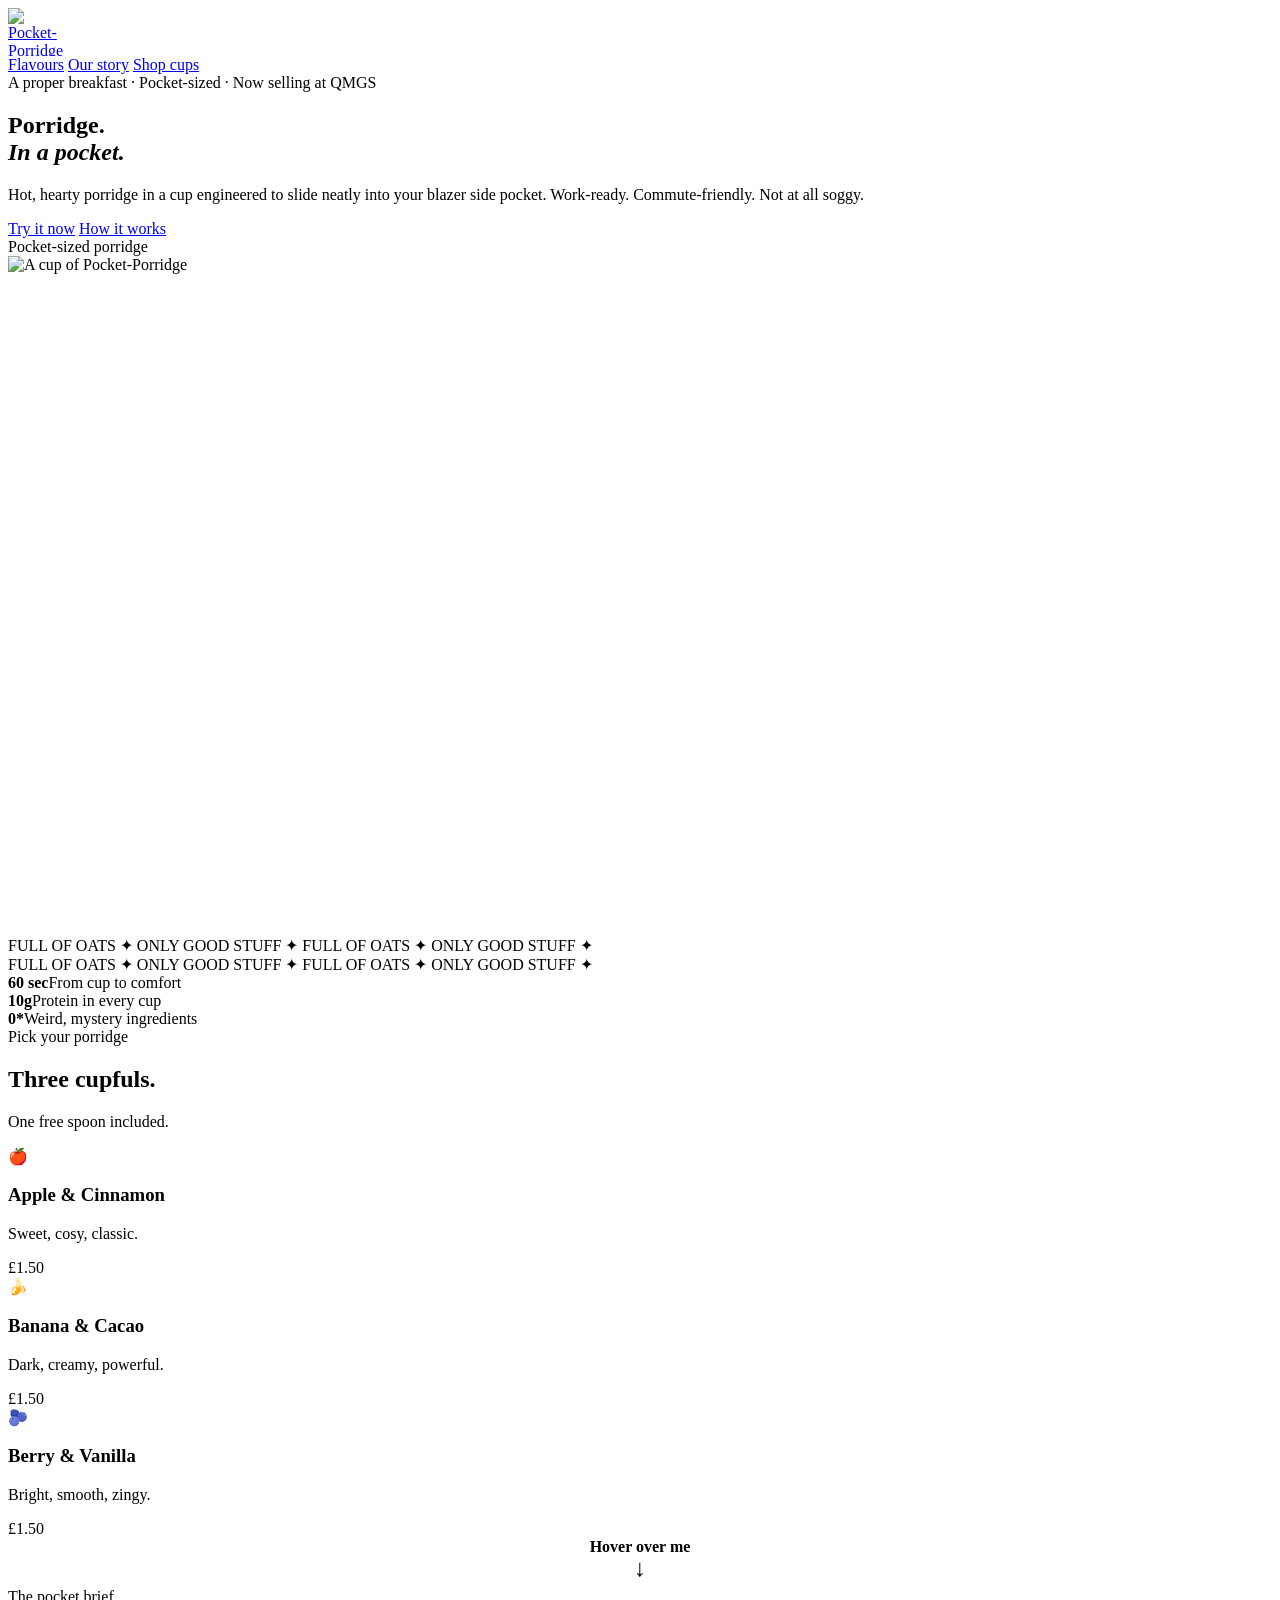
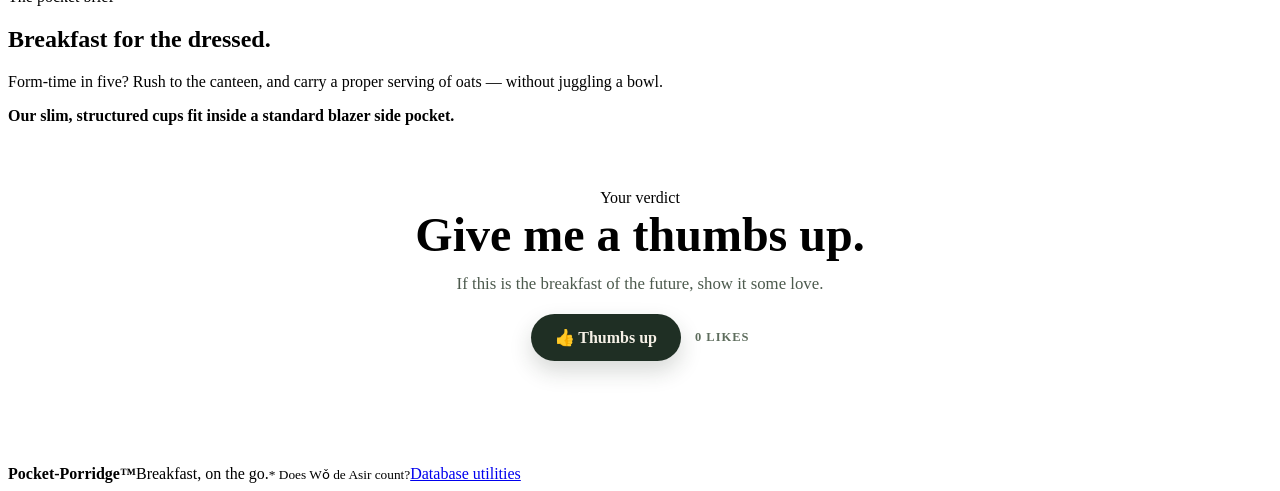
==== index.html @ b2804490 "Add initial index.html for Pocket-Porridge website" ====
<!DOCTYPE html>
<html lang="en">
<head>
  <meta charset="UTF-8" />
  <meta name="viewport" content="width=device-width, initial-scale=1.0" />
  <title>Pocket-Porridge — Breakfast for the dressed</title>
  <link rel="icon" href="pocket-porridge-bg.png" />
  <link rel="stylesheet" href="pocket-porridge.css" />
</head>
<body>
  <nav class="nav">
    <a class="brand" href="#"><img src="pocket-porridge.png" alt="Pocket-Porridge" style="height:48px; width:58px; object-fit:cover; object-position:center; display:block;" /></a>
    <div class="nav-links">
      <a href="#flavours">Flavours</a>
      <a href="#story">Our story</a>
      <a class="nav-cta" href="pocket-porridge-unavailable.html">Shop cups</a>
    </div>
  </nav>

  <main>
    <section class="hero">
      <div class="hero-copy">
        <div class="eyebrow">A proper breakfast · Pocket-sized  · Now selling at QMGS</div>
        <div class="eyebrow"></div>
        <h1>Porridge.<br><em>In a pocket.</em></h1>
        <p class="intro">Hot, hearty porridge in a cup engineered to slide neatly into your blazer side pocket. Work-ready. Commute-friendly. Not at all soggy.</p>
        <div class="actions">
          <a class="button" href="#flavours">Try it now</a>
          <a class="button light" href="#story">How it works</a>
        </div>
      </div>
      <div class="hero-art-wrap">
        <div class="eyebrow">Pocket-sized porridge</div>
        <div class="hero-art">
          <img src="pocket-porridge.png" alt="A cup of Pocket-Porridge" style="width:100%; height:100%; min-height:680px; object-fit:cover;" />
        </div>
      </div>
    </section>

    <div class="ticker" aria-hidden="true"><div>FULL OF OATS ✦ ONLY GOOD STUFF ✦ FULL OF OATS ✦ ONLY GOOD STUFF ✦ &nbsp;</div><div>FULL OF OATS ✦ ONLY GOOD STUFF ✦ FULL OF OATS ✦ ONLY GOOD STUFF ✦ &nbsp;</div></div>

    <section class="proof">
      <div><strong>60 sec</strong><span>From cup to comfort</span></div>
      <div><strong>10g</strong><span>Protein in every cup</span></div>
      <div><strong>0*</strong><span>Weird, mystery ingredients</span></div>
    </section>

    <section class="flavours" id="flavours">
      <div class="section-head">
        <div><div class="eyebrow">Pick your porridge</div><h2>Three cupfuls.</h2></div>
        <p>One free spoon included.</p>
      </div>
      <div class="cards">
        <article class="card"><div class="flavour-art">🍎</div><div class="flavour-copy"><div><h3>Apple &amp; Cinnamon</h3><p>Sweet, cosy, classic.</p></div><span class="price">£1.50</span></div></article>
        <article class="card"><div class="flavour-art">🍌</div><div class="flavour-copy"><div><h3>Banana &amp; Cacao</h3><p>Dark, creamy, powerful.</p></div><span class="price">£1.50</span></div></article>
        <article class="card"><div class="flavour-art">🫐</div><div class="flavour-copy"><div><h3>Berry &amp; Vanilla</h3><p>Bright, smooth, zingy.</p></div><span class="price">£1.50</span></div></article>
      </div>
    </section>

    <section class="story" id="story">
      <div class="story-art"><div style="display:flex; flex-direction:column; align-items:center; font-weight:700; margin-bottom:8px;"><span>Hover over me</span><span aria-hidden="true" style="font-size:1.5em; line-height:1;">↓</span></div><div class="blazer" title="Blazer"><div class="pocket" title="Pocket"><div class="pocket-cup" title="Porridge"></div></div></div></div>
      <div class="story-copy">
        <div class="eyebrow">The pocket brief</div>
        <h2>Breakfast for the dressed.</h2>
        <p>Form-time in five? Rush to the canteen, and carry a  proper serving of oats — without juggling a bowl.</p>
        <p><strong>Our slim, structured cups fit inside a standard blazer side pocket.</strong></p>
      </div>
    </section>

    <section class="thumbs-up" aria-labelledby="thumbs-up-title" style="padding:48px 20px 72px; text-align:center;">
      <div class="eyebrow">Your verdict</div>
      <h2 id="thumbs-up-title" style="margin:0 0 12px; font-size:clamp(2rem, 4vw, 3rem);">Give me a thumbs up.</h2>
      <p style="max-width:620px; margin:0 auto 20px; color:#4c5a4d; font-size:1.05rem;">If this is the breakfast of the future, show it some love.</p>
      <div style="display:flex; flex-wrap:wrap; justify-content:center; align-items:center; gap:14px;">
        <button id="thumbs-up-button" type="button" aria-label="Give Pocket-Porridge a thumbs up" style="appearance:none; border:none; border-radius:999px; background:#1f2f24; color:#f5f0e6; font:inherit; font-weight:700; padding:14px 24px; cursor:pointer; box-shadow:0 10px 22px rgba(31,47,36,.18);">👍 Thumbs up</button>
        <span id="thumbs-up-count" aria-live="polite" style="font-weight:700; letter-spacing:.08em; text-transform:uppercase; color:#5e6d5d; font-size:.78rem;">0 approved</span>
      </div>
        <p id="thumbs-up-status" role="status" aria-live="polite" style="min-height:1.4em; margin:12px 0 0; color:#5e6d5d; font-size:.9rem;"></p>
    </section>
  </main>

  <footer><strong>Pocket-Porridge™</strong><span>Breakfast, on the go.</span><small>* Does Wǒ de Asir count?</small><a href="pocket-porridge-utils.py">Database utilities</a></footer>
    <script>
      (() => {
        const button = document.getElementById('thumbs-up-button');
        const countLabel = document.getElementById('thumbs-up-count');
        const status = document.getElementById('thumbs-up-status');
        const LIKED_KEY = 'pocket-porridge-liked';
        const COUNT_KEY = 'pocket-porridge-like-count';

        const storage = {
          getItem(key) {
            try {
              return window.localStorage.getItem(key);
            } catch (error) {
              return null;
            }
          },
          setItem(key, value) {
            try {
              window.localStorage.setItem(key, value);
              return true;
            } catch (error) {
              return false;
            }
          }
        };

        let liked = storage.getItem(LIKED_KEY) === 'true';

        function readCount() {
          const value = storage.getItem(COUNT_KEY);
          const count = Number.parseInt(value ?? '0', 10);
          return Number.isSafeInteger(count) && count >= 0 ? count : 0;
        }

        function render(count) {
          countLabel.textContent = `${count} ${count === 1 ? 'like' : 'likes'}`;
          button.textContent = liked ? '👎 Unlike' : '👍 Thumbs up';
          button.setAttribute('aria-label', liked ? 'Unlike Pocket-Porridge' : 'Give Pocket-Porridge a thumbs up');
          button.setAttribute('aria-pressed', String(liked));
        }

        function saveLike(nextLiked) {
          try {
            const currentCount = readCount();
            let nextCount = currentCount;

            if (nextLiked && !liked) {
              nextCount += 1;
            } else if (!nextLiked && liked) {
              nextCount = Math.max(0, currentCount - 1);
            }

            liked = nextLiked;

            if (!storage.setItem(COUNT_KEY, String(nextCount))) {
              throw new Error('Storage unavailable');
            }

            if (!storage.setItem(LIKED_KEY, String(liked))) {
              throw new Error('Storage unavailable');
            }

            render(nextCount);
            status.textContent = '';
          } catch (error) {
            status.textContent = 'Likes could not be saved in this browser.';
          }
        }

        button.addEventListener('click', () => {
          saveLike(!liked);
        });

        render(readCount());
      })();
    </script>
  
</body>
</html>
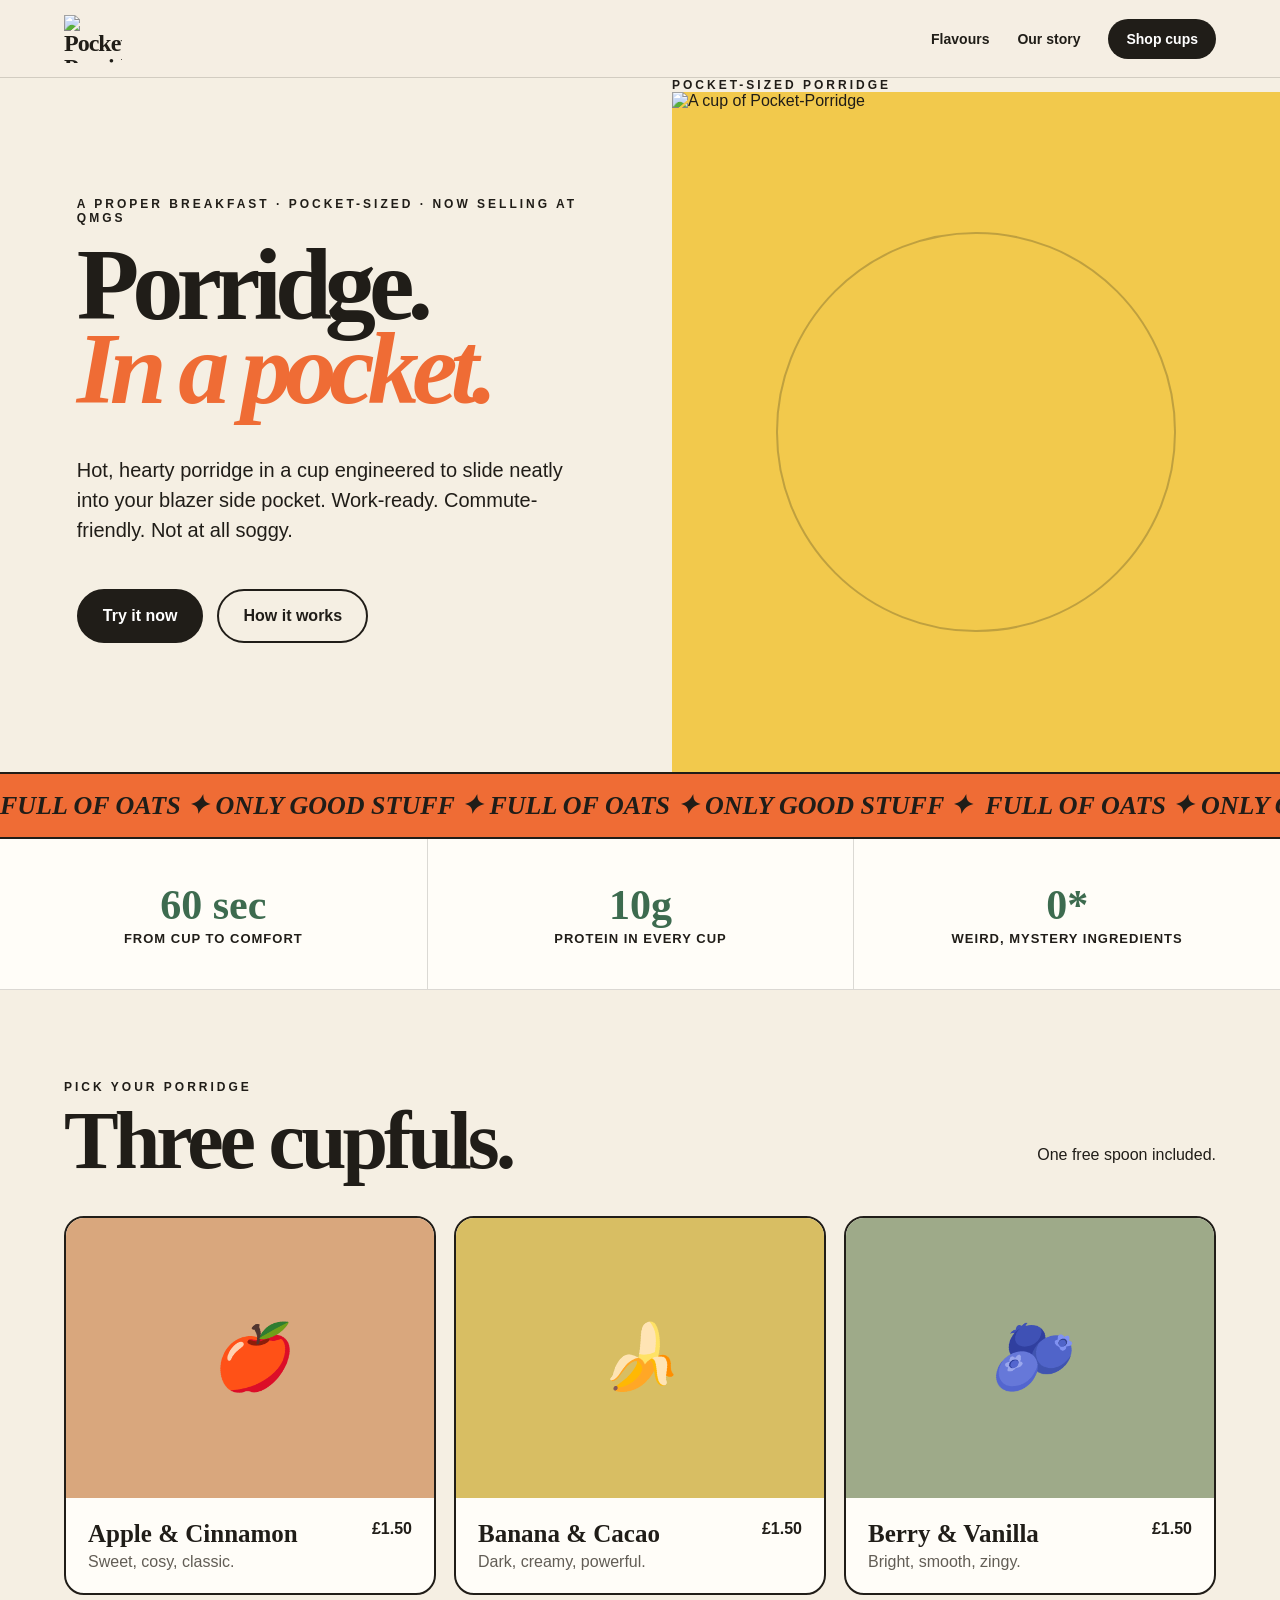
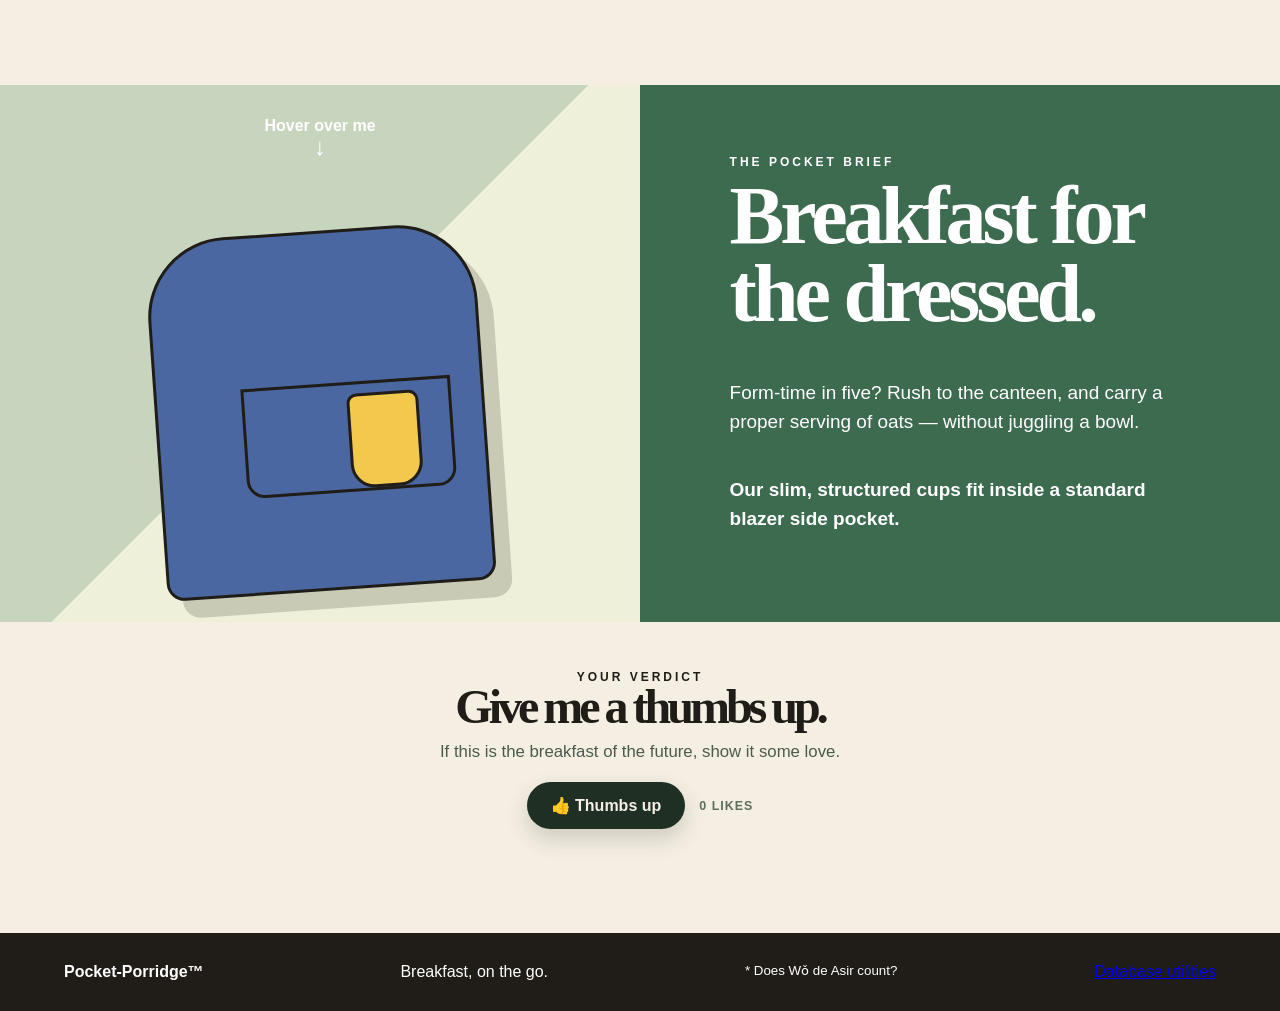
==== commit dfe5cdf2: "Update favicon and stylesheet links in index.html" ====
--- a/index.html
+++ b/index.html
@@ -4,8 +4,8 @@
   <meta charset="UTF-8" />
   <meta name="viewport" content="width=device-width, initial-scale=1.0" />
   <title>Pocket-Porridge — Breakfast for the dressed</title>
-  <link rel="icon" href="pocket-porridge-bg.png" />
-  <link rel="stylesheet" href="pocket-porridge.css" />
+  <link rel="icon" href="ppn.png" />
+  <link rel="stylesheet" href="styles.css" />
 </head>
 <body>
   <nav class="nav">
--- a/styles.css
+++ b/styles.css
@@ -0,0 +1,204 @@
+    :root {
+      --cream: #f5efe3;
+      --paper: #fffdf8;
+      --ink: #201d18;
+      --orange: #ef6c35;
+      --yellow: #f2c94c;
+      --green: #3d6b4f;
+      --line: rgba(32, 29, 24, .16);
+    }
+
+    * { box-sizing: border-box; }
+    html { scroll-behavior: smooth; }
+    body {
+      margin: 0;
+      color: var(--ink);
+      background: var(--cream);
+      font-family: Inter, Arial, sans-serif;
+    }
+
+    .nav {
+      height: 78px;
+      display: flex;
+      align-items: center;
+      justify-content: space-between;
+      padding: 0 5vw;
+      border-bottom: 1px solid var(--line);
+      background: rgba(245, 239, 227, .94);
+      position: sticky;
+      top: 0;
+      z-index: 10;
+    }
+    .brand { font: 800 24px/1 Georgia, serif; letter-spacing: -1px; }
+    .brand span { color: var(--orange); }
+    .nav a { color: inherit; text-decoration: none; }
+    .nav-links { display: flex; align-items: center; gap: 28px; font-size: 14px; font-weight: 700; }
+    .nav-cta { background: var(--ink); color: white !important; padding: 12px 18px; border-radius: 30px; }
+
+    .hero {
+      min-height: 680px;
+      display: grid;
+      grid-template-columns: 1.05fr .95fr;
+      overflow: hidden;
+    }
+    .hero-copy {
+      display: flex;
+      flex-direction: column;
+      justify-content: center;
+      padding: 64px 6vw 74px;
+    }
+    .eyebrow { text-transform: uppercase; letter-spacing: 3px; font-size: 12px; font-weight: 800; }
+    h1 { margin: 18px 0 24px; font: 800 clamp(64px, 8vw, 118px)/.82 Georgia, serif; letter-spacing: -7px; }
+    h1 em { color: var(--orange); font-style: italic; }
+    .intro { max-width: 520px; font-size: 20px; line-height: 1.5; }
+    .actions { display: flex; gap: 14px; margin-top: 24px; }
+    .button {
+      display: inline-block;
+      padding: 16px 24px;
+      border: 2px solid var(--ink);
+      border-radius: 40px;
+      color: white;
+      background: var(--ink);
+      text-decoration: none;
+      font-weight: 800;
+    }
+    .button.light { color: var(--ink); background: transparent; }
+
+    .hero-art {
+      position: relative;
+      display: grid;
+      place-items: center;
+      min-height: 680px;
+      background: var(--yellow);
+      isolation: isolate;
+    }
+    .hero-art::before {
+      content: "";
+      position: absolute;
+      width: 65%; aspect-ratio: 1;
+      border: 2px solid rgba(32,29,24,.24);
+      border-radius: 50%;
+      z-index: -1;
+    }
+    .cup {
+      position: relative;
+      width: 280px; height: 380px;
+      border: 3px solid var(--ink);
+      border-radius: 28px 28px 80px 80px;
+      background: repeating-linear-gradient(0deg, #d5b38d 0 15px, #dfbf99 15px 30px);
+      transform: rotate(7deg);
+      box-shadow: 22px 24px 0 rgba(32,29,24,.12);
+    }
+    .cup::before {
+      content: "";
+      position: absolute;
+      left: -8px; top: -15px;
+      width: calc(100% + 16px); height: 55px;
+      border: 3px solid var(--ink);
+      border-radius: 50%;
+      background: #fbfaf4;
+    }
+    .cup::after {
+      content: "";
+      position: absolute;
+      left: 38px; right: 38px; top: 43px; height: 12px;
+      border-radius: 50%;
+      background: #b08b63;
+      box-shadow: 0 3px 0 #8a6949;
+    }
+    .cup-label {
+      position: absolute;
+      left: 26px; right: 26px; top: 108px;
+      height: 130px;
+      display: grid;
+      place-items: center;
+      text-align: center;
+      background: var(--orange);
+      border: 3px solid var(--ink);
+      font: 800 34px/1 Georgia, serif;
+      transform: rotate(-2deg);
+    }
+    .spark { position: absolute; font: 800 70px Georgia, serif; }
+    .spark.one { right: 10%; top: 12%; transform: rotate(14deg); }
+    .spark.two { left: 8%; bottom: 16%; color: var(--orange); transform: rotate(-12deg); }
+
+    .ticker {
+      overflow: hidden;
+      background: var(--orange);
+      border-block: 2px solid var(--ink);
+      white-space: nowrap;
+      font: italic 800 26px Georgia, serif;
+    }
+    .ticker div { display: inline-block; padding: 16px 0; animation: slide 18s linear infinite; }
+    @keyframes slide { to { transform: translateX(-50%); } }
+
+    .proof {
+      display: grid;
+      grid-template-columns: repeat(3, 1fr);
+      background: var(--paper);
+      border-bottom: 1px solid var(--line);
+    }
+    .proof div { padding: 42px 5vw; text-align: center; }
+    .proof div + div { border-left: 1px solid var(--line); }
+    .proof strong { display: block; font: 800 42px Georgia, serif; color: var(--green); }
+    .proof span { font-size: 13px; font-weight: 800; letter-spacing: 1px; text-transform: uppercase; }
+
+    .flavours { padding: 90px 5vw; }
+    .section-head { display: flex; align-items: end; justify-content: space-between; margin-bottom: 36px; }
+    h2 { margin: 8px 0 0; font: 800 clamp(48px, 7vw, 82px)/.95 Georgia, serif; letter-spacing: -4px; }
+    .cards { display: grid; grid-template-columns: repeat(3, 1fr); gap: 18px; }
+    .card { border: 2px solid var(--ink); border-radius: 20px; overflow: hidden; background: var(--paper); }
+    .flavour-art { height: 280px; display: grid; place-items: center; font: italic 800 64px Georgia, serif; }
+    .card:nth-child(1) .flavour-art { background: #d9a77d; }
+    .card:nth-child(2) .flavour-art { background: #d8be63; }
+    .card:nth-child(3) .flavour-art { background: #9eaa89; }
+    .flavour-copy { display: flex; justify-content: space-between; gap: 12px; padding: 22px; }
+    .flavour-copy h3 { margin: 0 0 5px; font: 800 25px Georgia, serif; }
+    .flavour-copy p { margin: 0; color: #625d55; }
+    .price { font-weight: 800; white-space: nowrap; }
+
+    .story {
+      display: grid;
+      grid-template-columns: 1fr 1fr;
+      min-height: 520px;
+      background: var(--green);
+      color: white;
+    }
+    .story-art {
+      display: grid;
+      place-items: center;
+      min-height: 520px;
+      background: linear-gradient(135deg, #c8d5be 50%, #eef0d9 50%);
+    }
+    .blazer {
+      position: relative;
+      width: 330px; height: 360px;
+      background: #4a67a1;
+      border: 3px solid var(--ink);
+      border-radius: 80px 80px 18px 18px;
+      transform: rotate(-4deg);
+      box-shadow: 15px 18px 0 rgba(32,29,24,.18);
+    }
+    .pocket { position: absolute; right: 30px; top: 150px; width: 210px; height: 110px; border: 3px solid var(--ink); border-radius: 0 0 18px 18px; }
+    .pocket-cup { position: absolute; width: 72px; height: 95px; right: 30px; bottom: 0; border: 3px solid var(--ink); border-radius: 10px 10px 24px 24px; background: var(--yellow); }
+    .story-copy { display: flex; flex-direction: column; justify-content: center; padding: 70px 7vw; }
+    .story-copy h2 { margin-bottom: 26px; }
+    .story-copy p { max-width: 520px; font-size: 19px; line-height: 1.55; }
+
+    footer { display: flex; justify-content: space-between; gap: 20px; padding: 30px 5vw; background: var(--ink); color: white; }
+
+    @media (max-width: 800px) {
+      .nav-links a:not(.nav-cta) { display: none; }
+      .hero, .story { grid-template-columns: 1fr; }
+      .hero-copy { padding: 70px 24px; }
+      h1 { font-size: 72px; letter-spacing: -5px; }
+      .hero-art { min-height: 580px; }
+      .proof { grid-template-columns: 1fr; }
+      .proof div + div { border-left: 0; border-top: 1px solid var(--line); }
+      .cards { grid-template-columns: 1fr; }
+      .section-head { align-items: start; }
+      .section-head p { display: none; }
+      .story-copy { padding: 65px 24px; }
+      footer { flex-direction: column; }
+    }
+
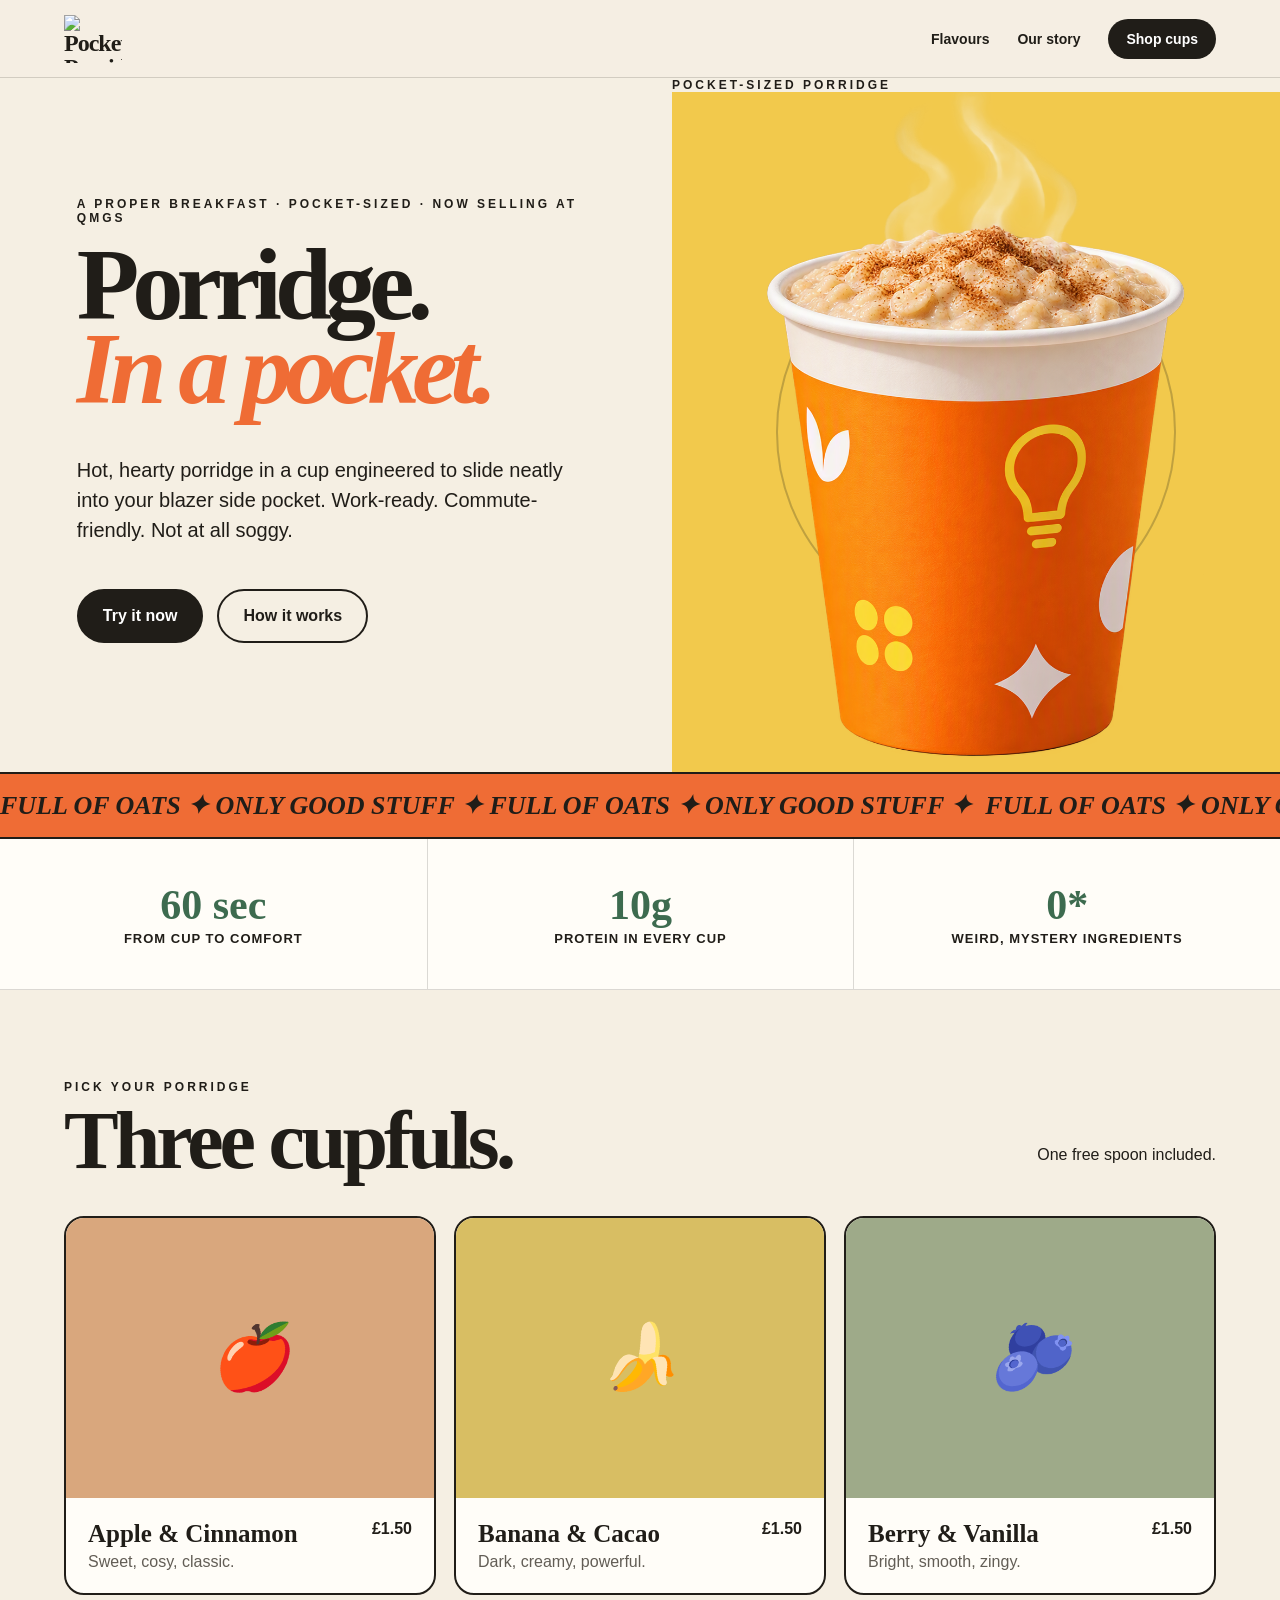
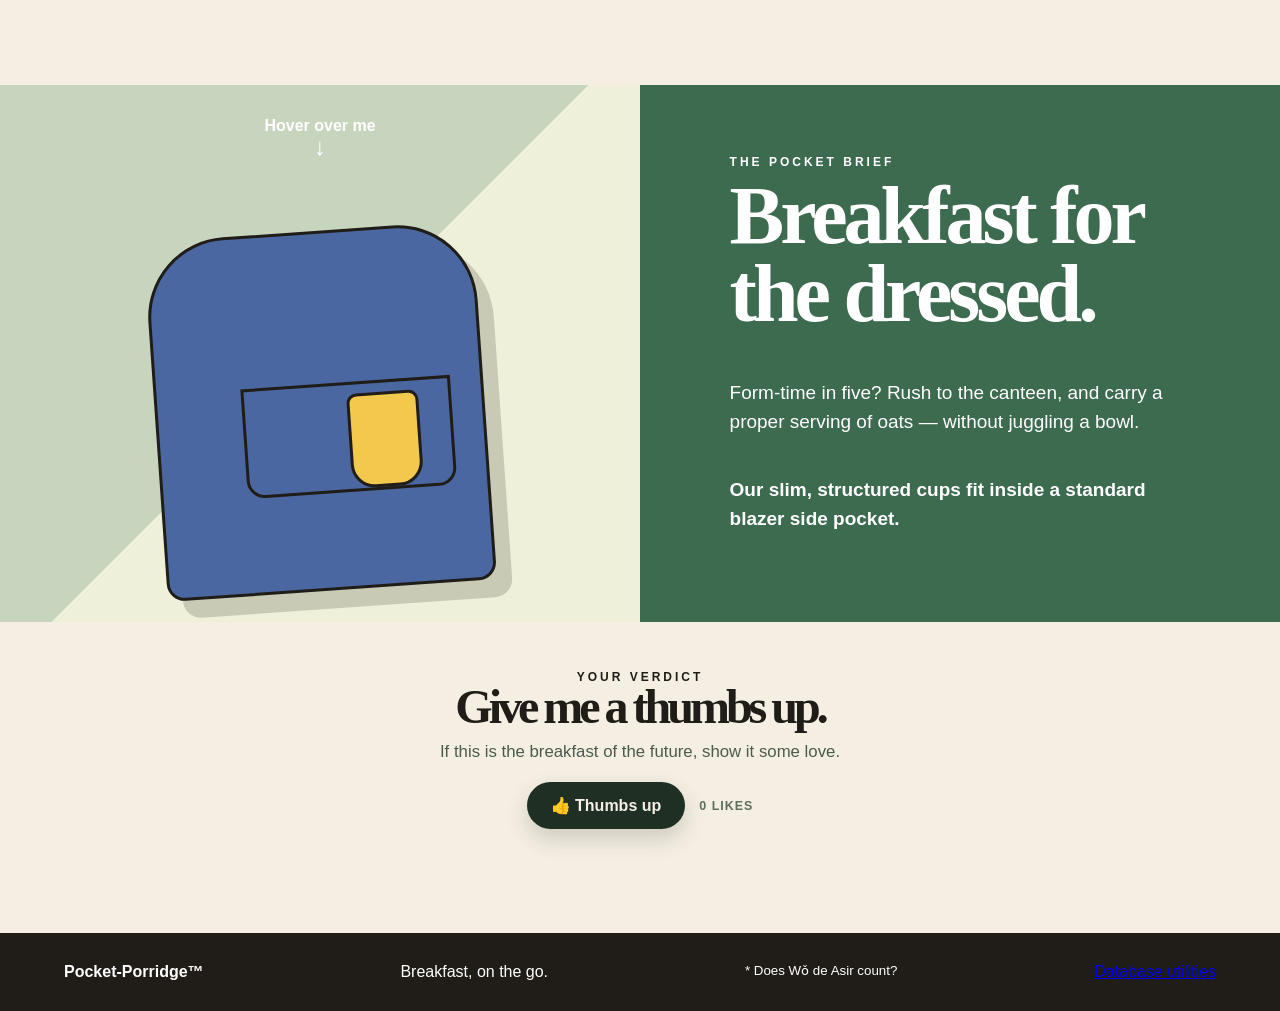
==== commit b8707bbc: "Update image source for Pocket-Porridge" ====
--- a/index.html
+++ b/index.html
@@ -32,7 +32,7 @@
       <div class="hero-art-wrap">
         <div class="eyebrow">Pocket-sized porridge</div>
         <div class="hero-art">
-          <img src="pocket-porridge.png" alt="A cup of Pocket-Porridge" style="width:100%; height:100%; min-height:680px; object-fit:cover;" />
+          <img src="ppn.png" alt="A cup of Pocket-Porridge" style="width:100%; height:100%; min-height:680px; object-fit:cover;" />
         </div>
       </div>
     </section>
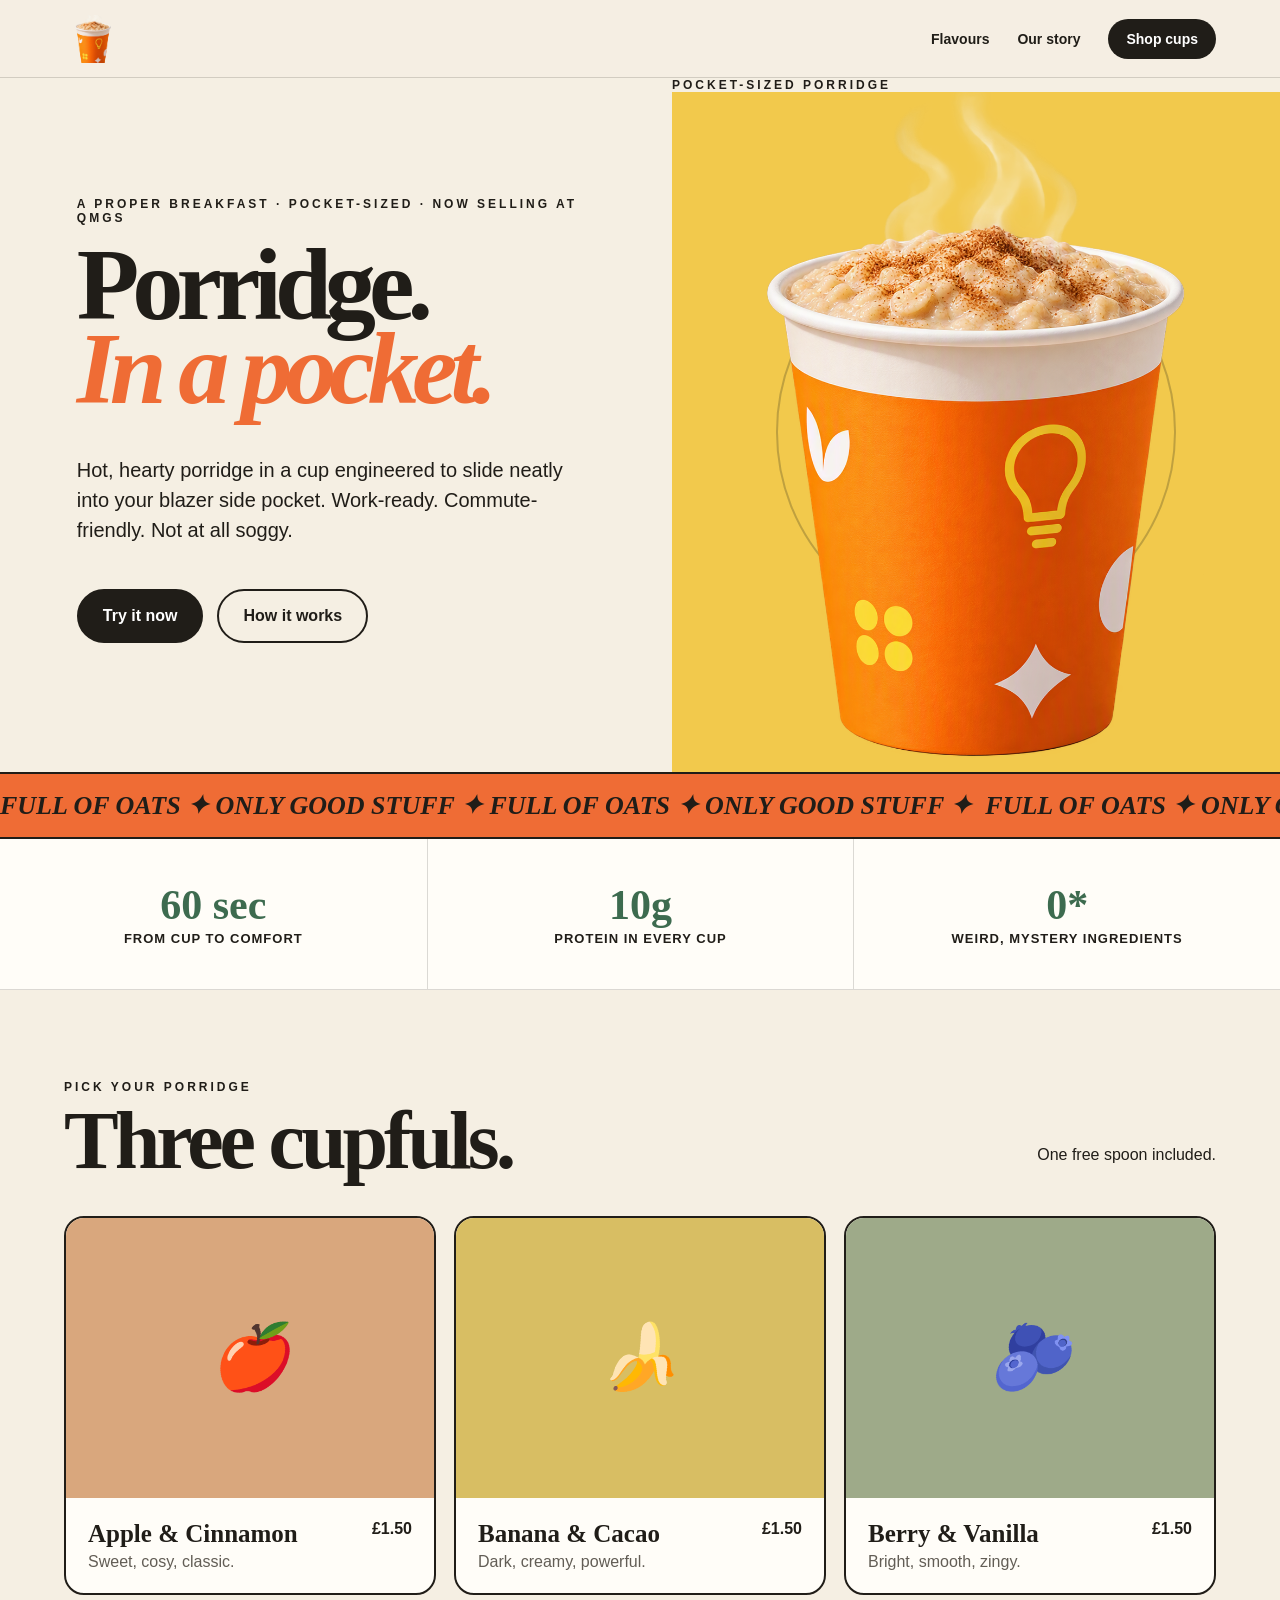
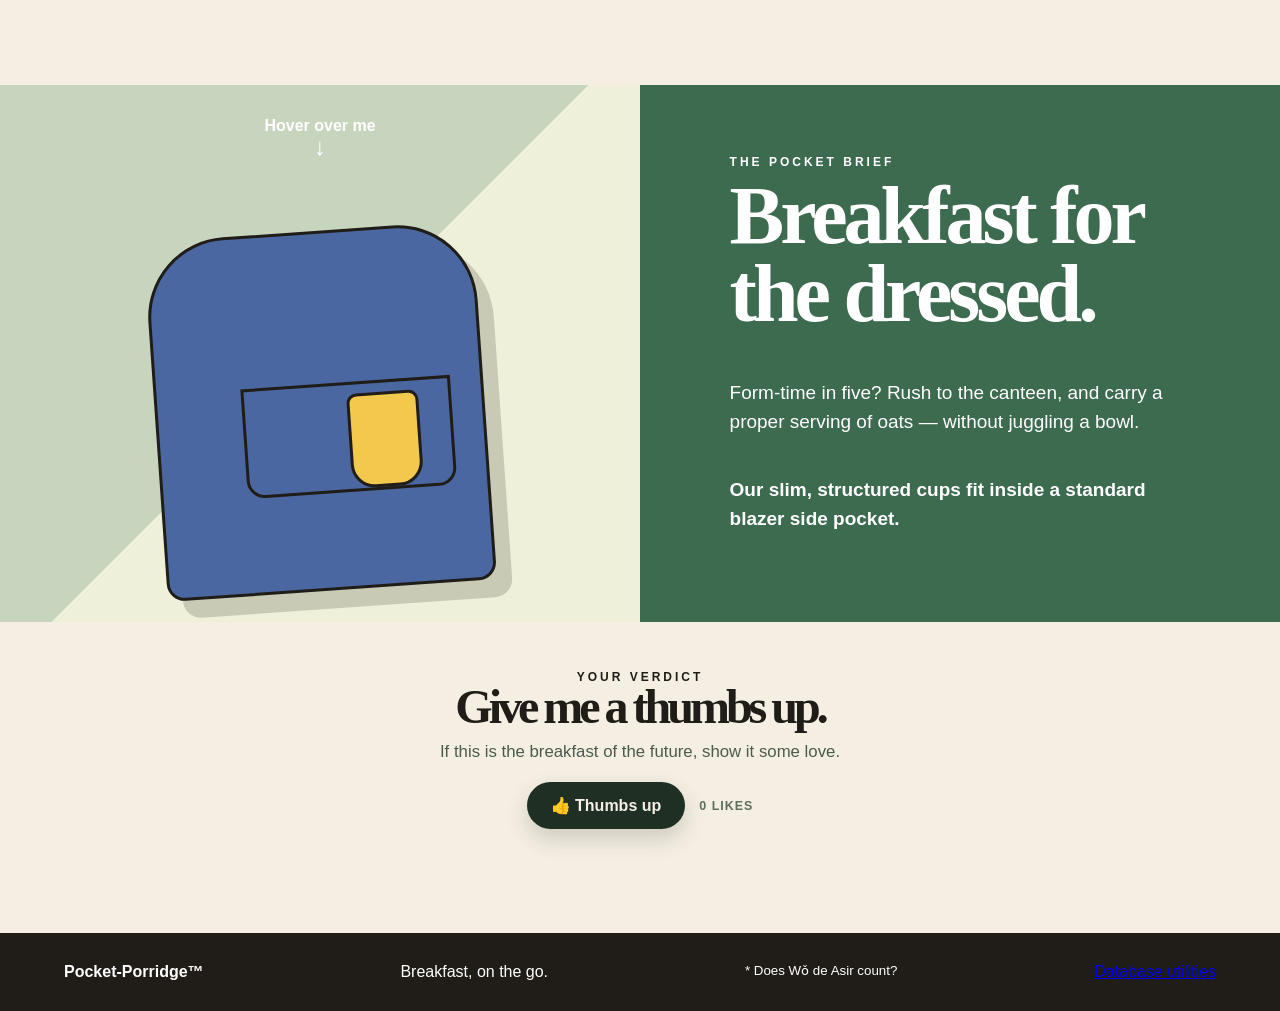
==== commit ee5a29f8: "Update image source and link for navigation" ====
--- a/index.html
+++ b/index.html
@@ -9,11 +9,11 @@
 </head>
 <body>
   <nav class="nav">
-    <a class="brand" href="#"><img src="pocket-porridge.png" alt="Pocket-Porridge" style="height:48px; width:58px; object-fit:cover; object-position:center; display:block;" /></a>
+    <a class="brand" href="#"><img src="ppn.png" alt="Pocket-Porridge" style="height:48px; width:58px; object-fit:cover; object-position:center; display:block;" /></a>
     <div class="nav-links">
       <a href="#flavours">Flavours</a>
       <a href="#story">Our story</a>
-      <a class="nav-cta" href="pocket-porridge-unavailable.html">Shop cups</a>
+      <a class="nav-cta" href="pu.html">Shop cups</a>
     </div>
   </nav>
 
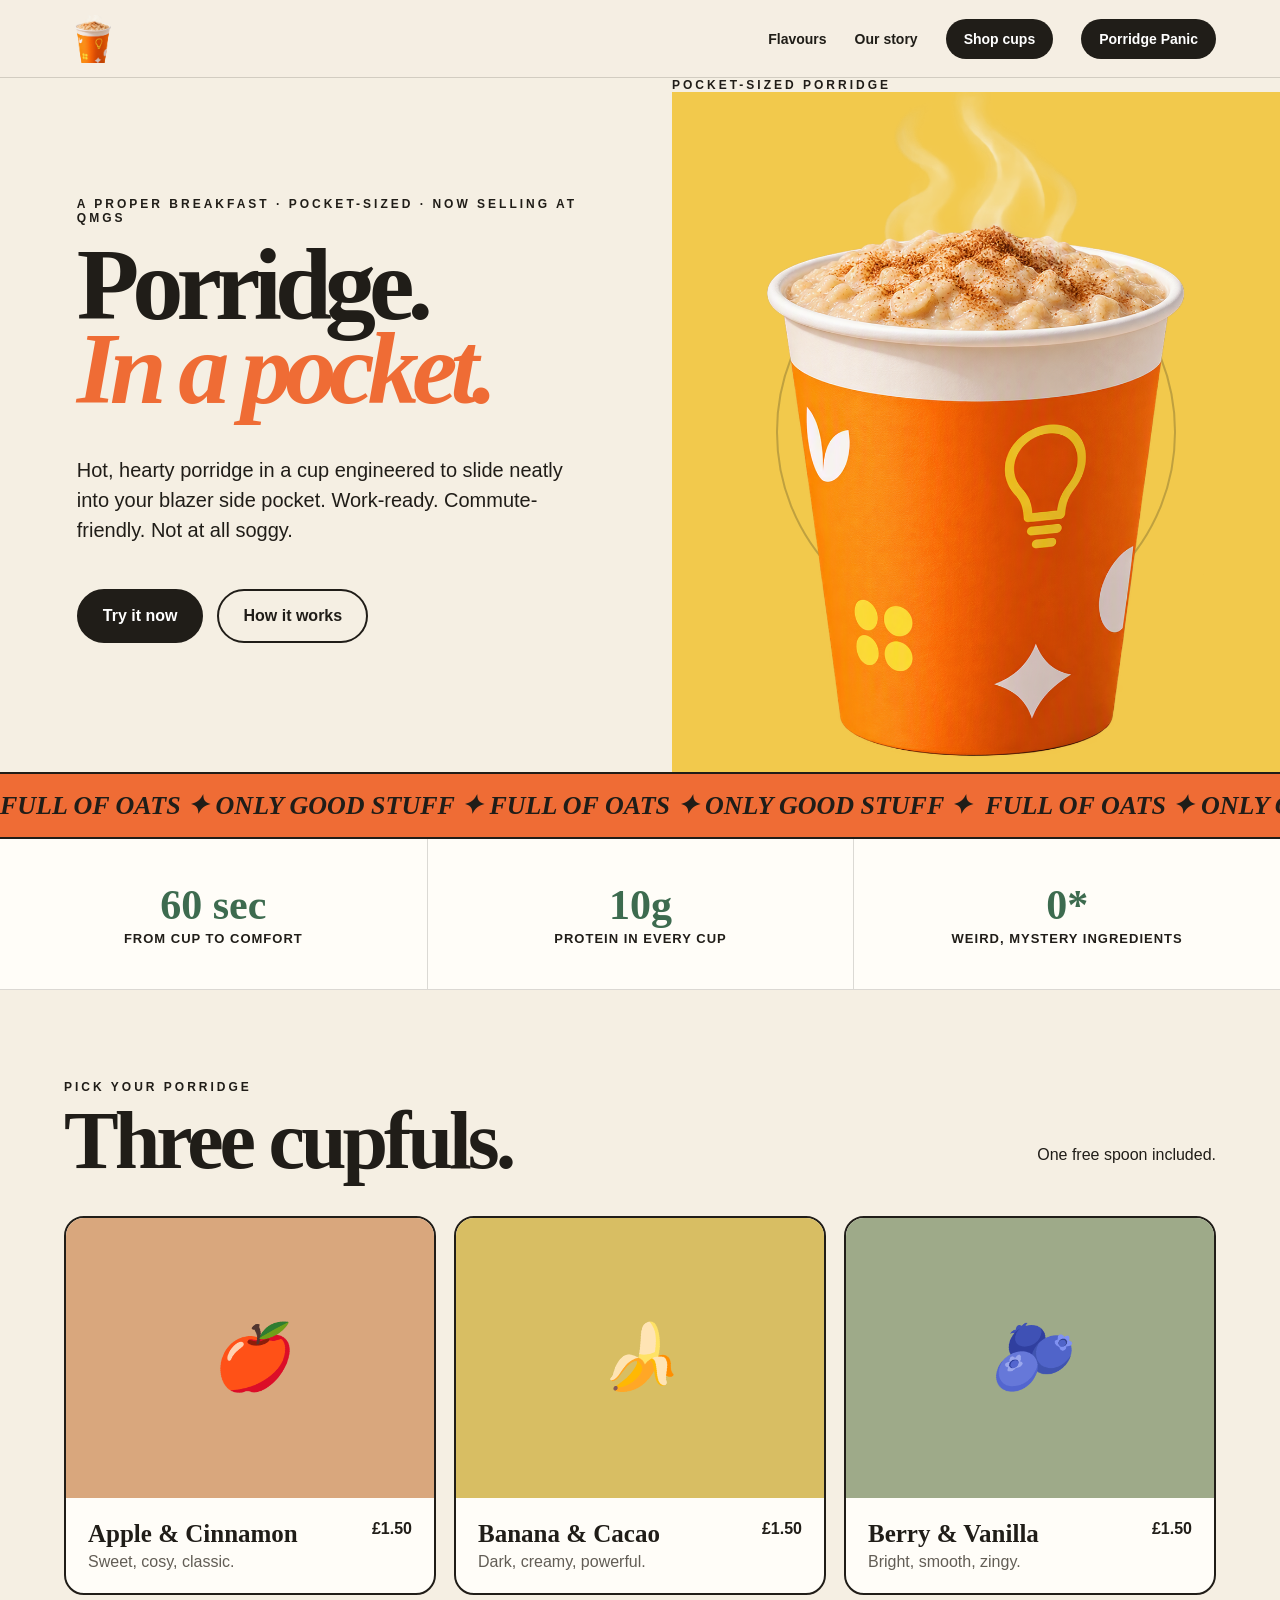
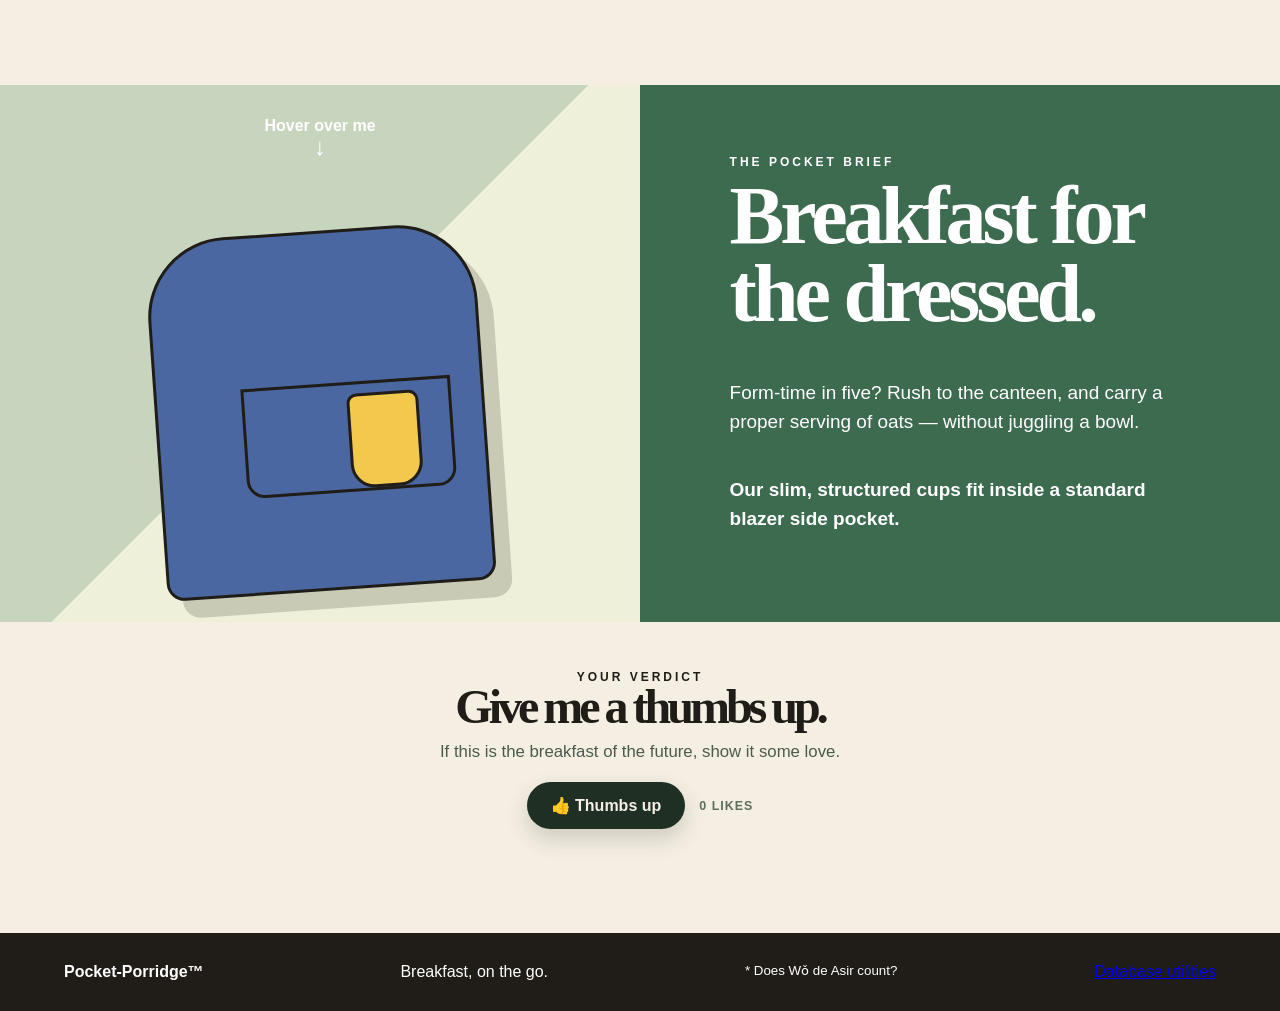
==== commit 997bd391: "Update index.html" ====
--- a/index.html
+++ b/index.html
@@ -14,6 +14,7 @@
       <a href="#flavours">Flavours</a>
       <a href="#story">Our story</a>
       <a class="nav-cta" href="pu.html">Shop cups</a>
+      <a class="nav-cta" href="game.html">Porridge Panic</a>
     </div>
   </nav>
 
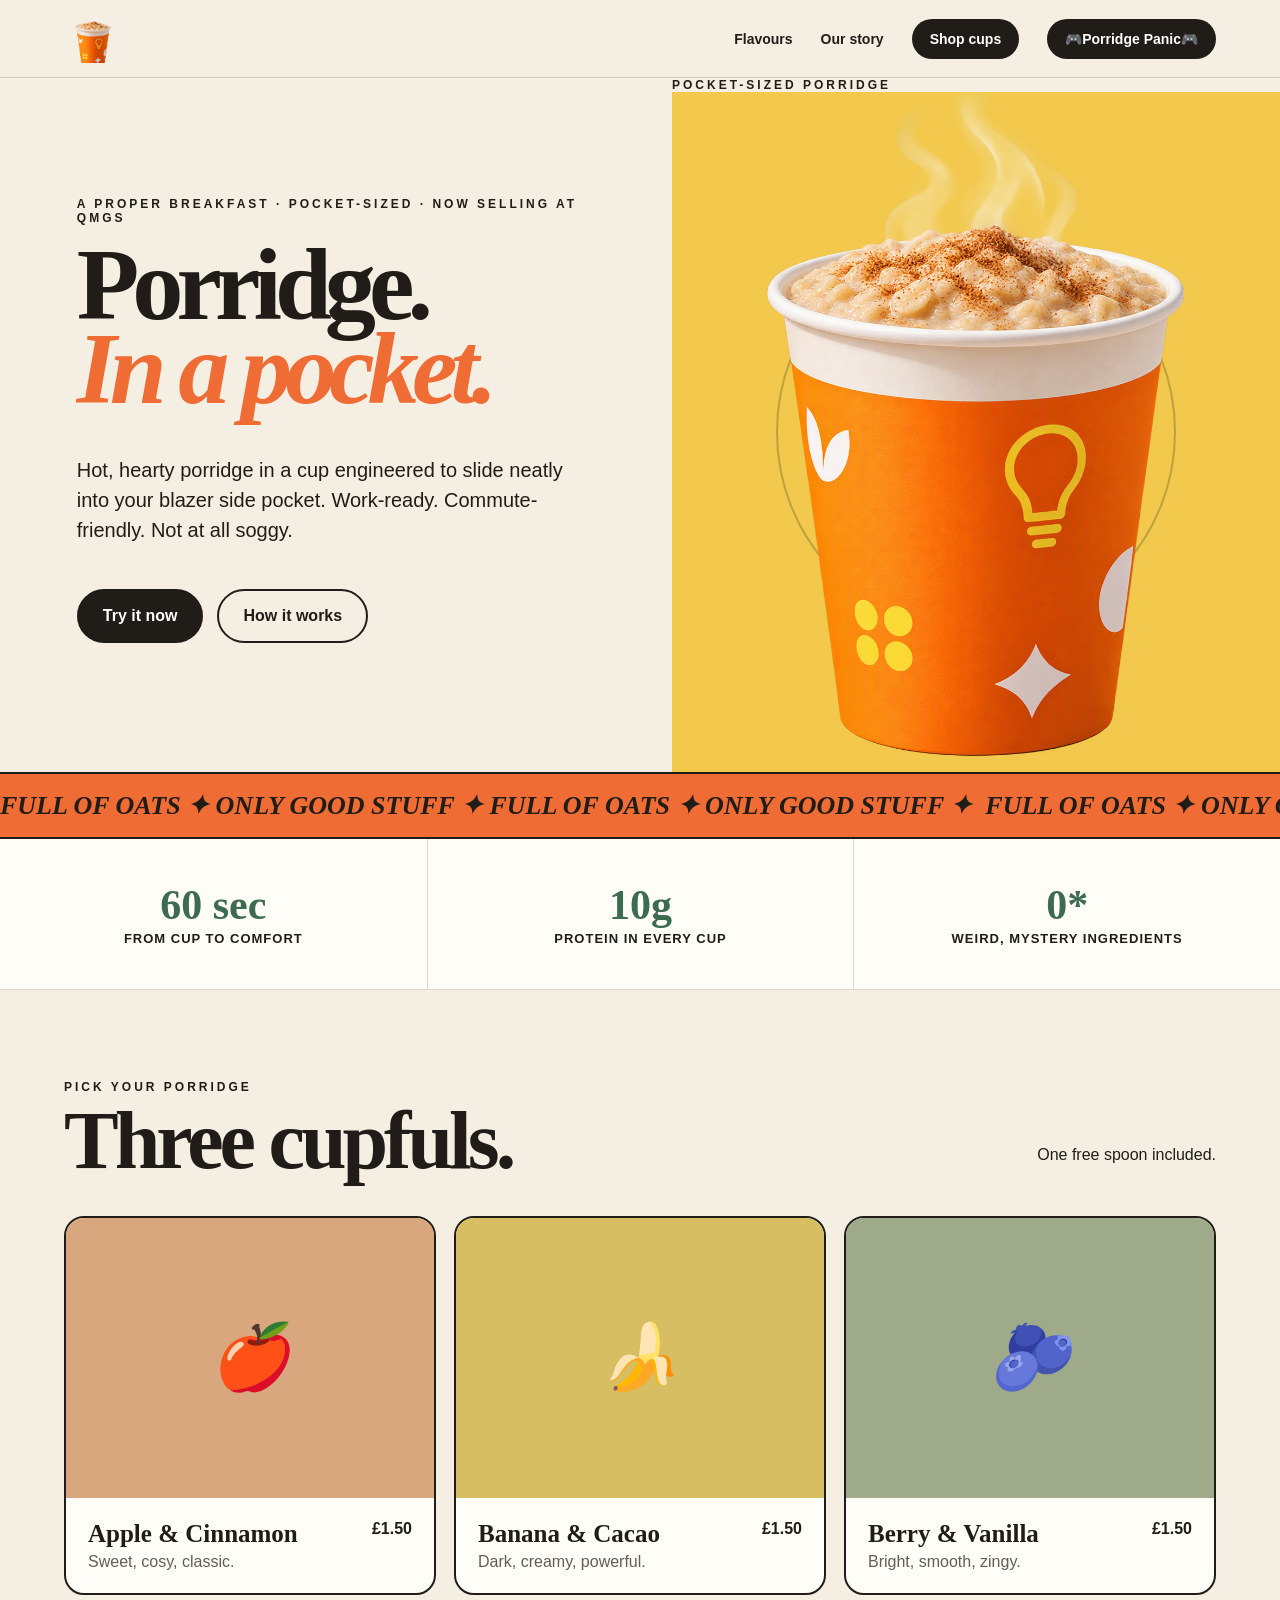
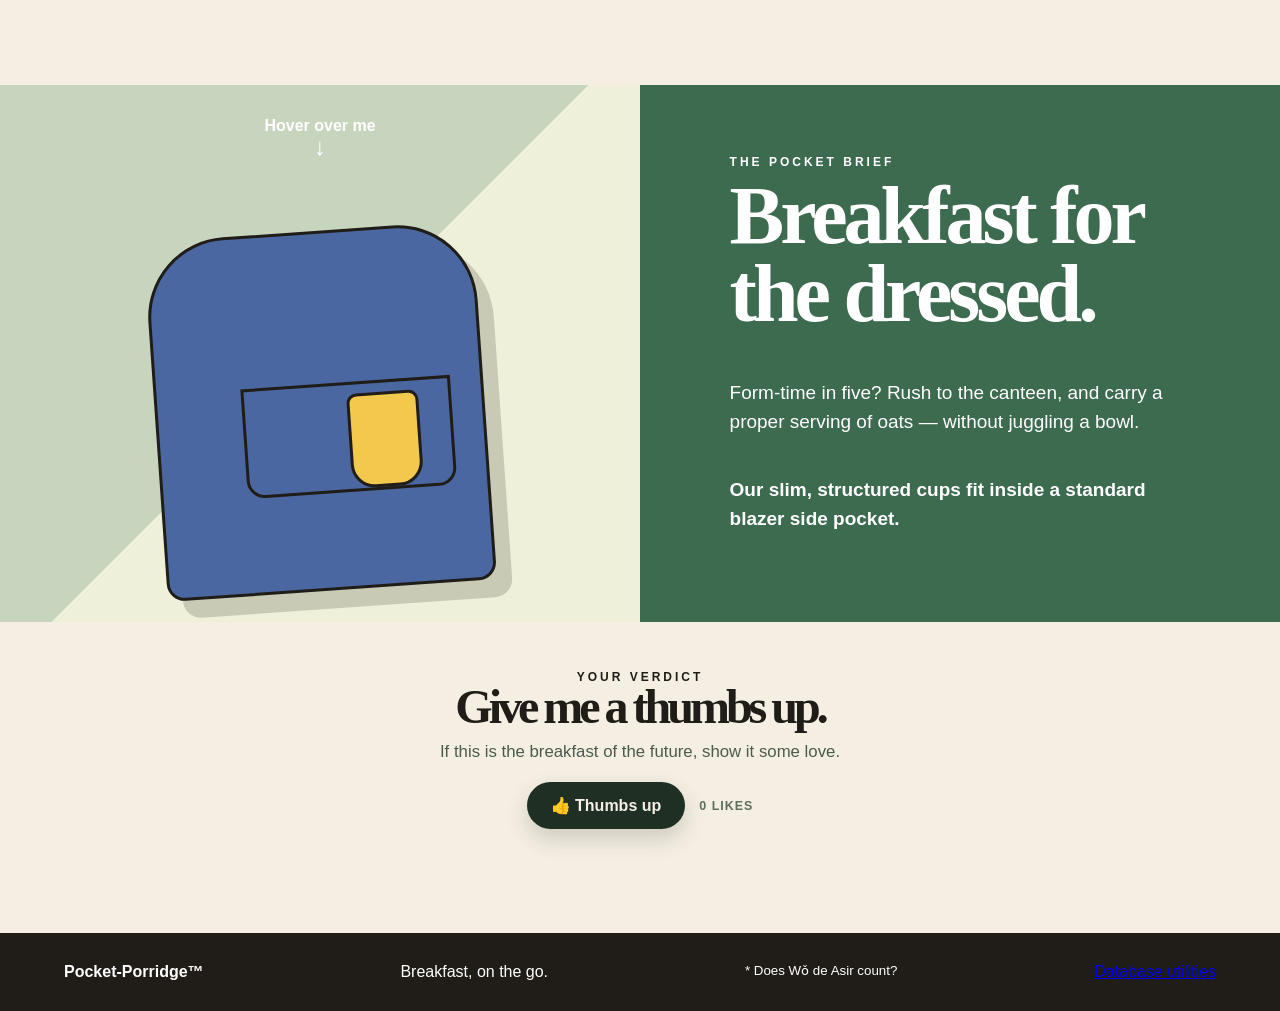
==== commit bd956b8e: "Add emoji to Porridge Panic link in navigation" ====
--- a/index.html
+++ b/index.html
@@ -14,7 +14,7 @@
       <a href="#flavours">Flavours</a>
       <a href="#story">Our story</a>
       <a class="nav-cta" href="pu.html">Shop cups</a>
-      <a class="nav-cta" href="game.html">Porridge Panic</a>
+      <a class="nav-cta" href="game.html">🎮Porridge Panic🎮</a>
     </div>
   </nav>
 
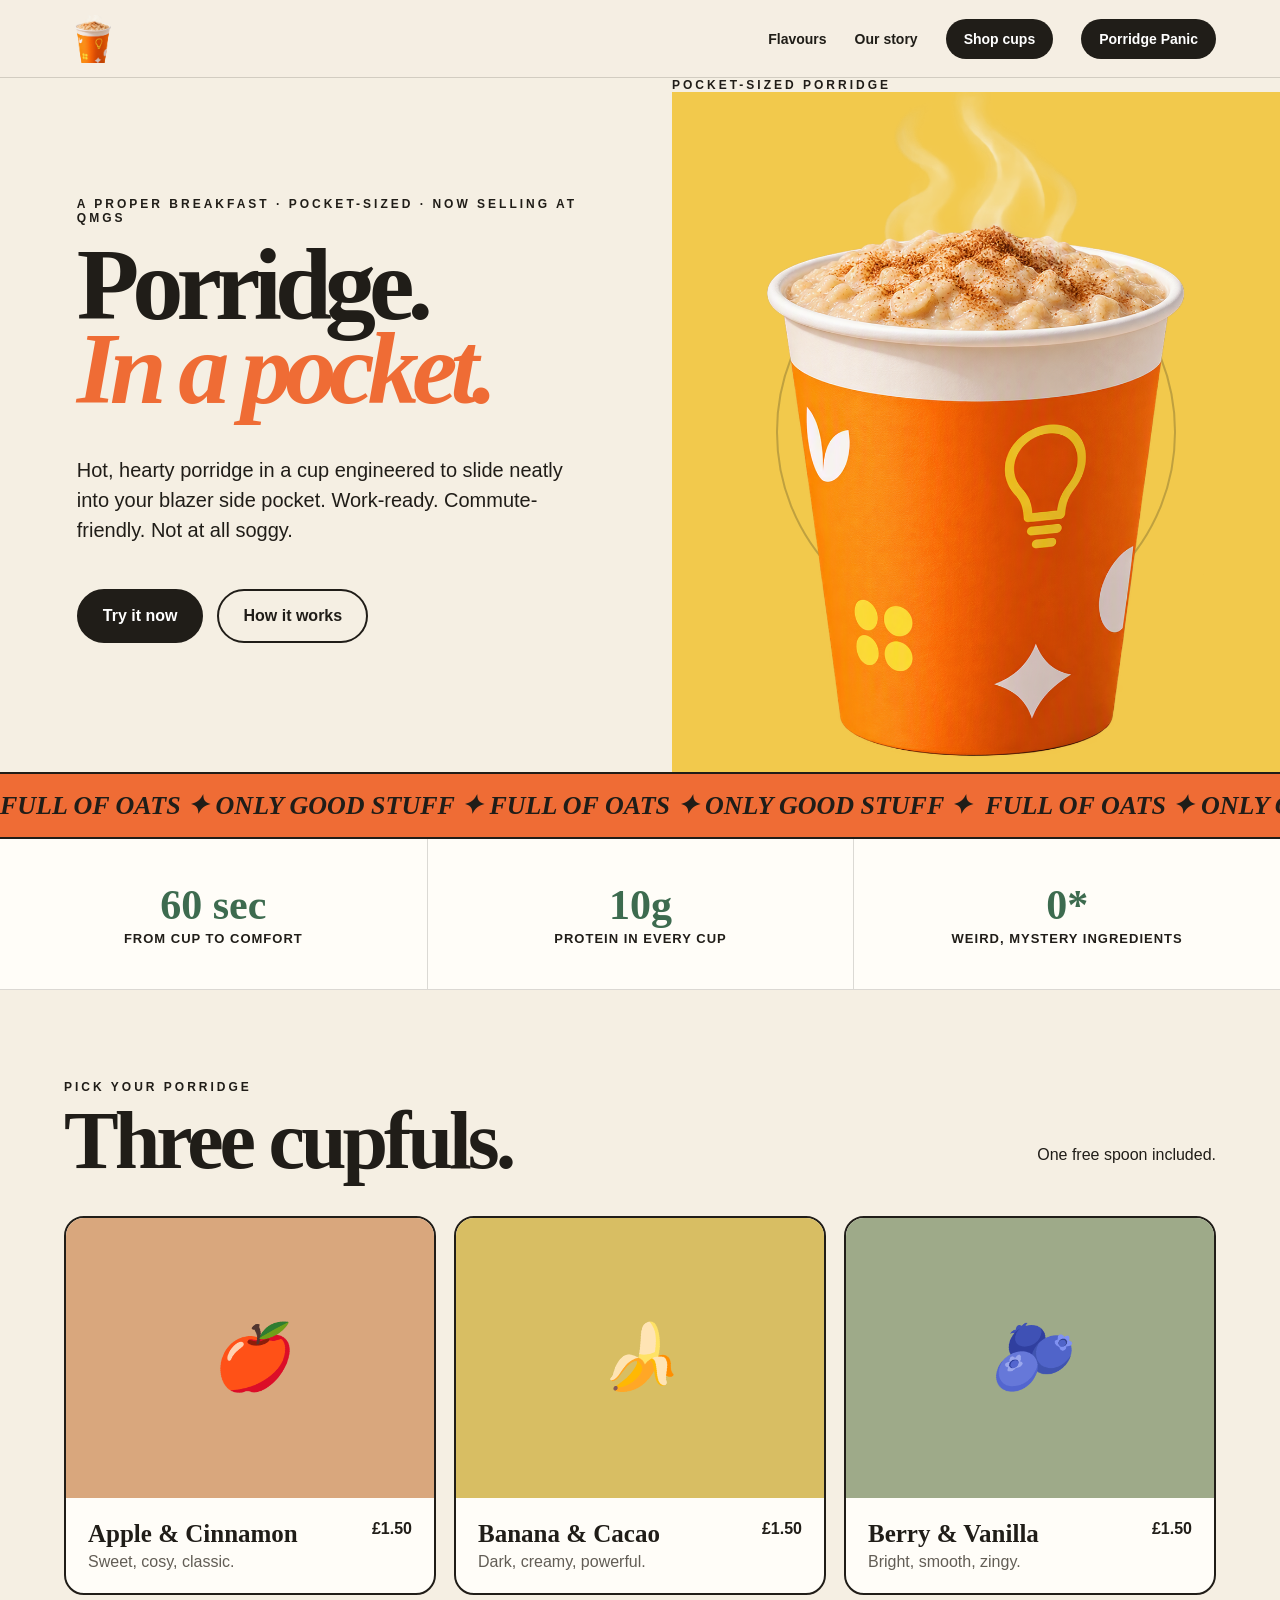
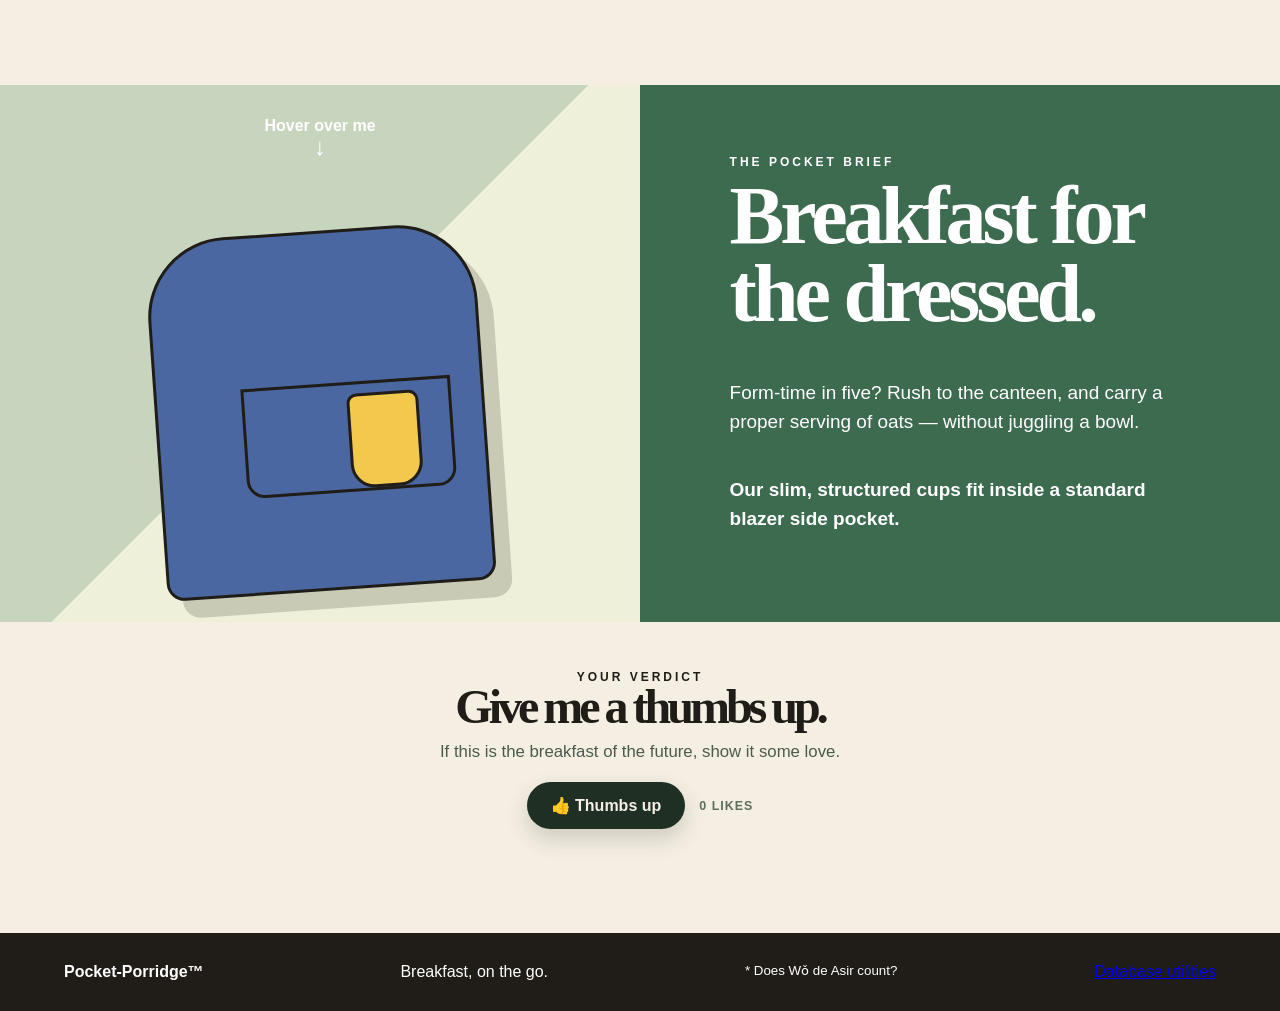
==== commit 406b7633: "Add files via upload" ====
--- a/index.html
+++ b/index.html
@@ -14,7 +14,7 @@
       <a href="#flavours">Flavours</a>
       <a href="#story">Our story</a>
       <a class="nav-cta" href="pu.html">Shop cups</a>
-      <a class="nav-cta" href="game.html">🎮Porridge Panic🎮</a>
+      <a class="nav-cta" href="game.html">Porridge Panic</a>
     </div>
   </nav>
 
